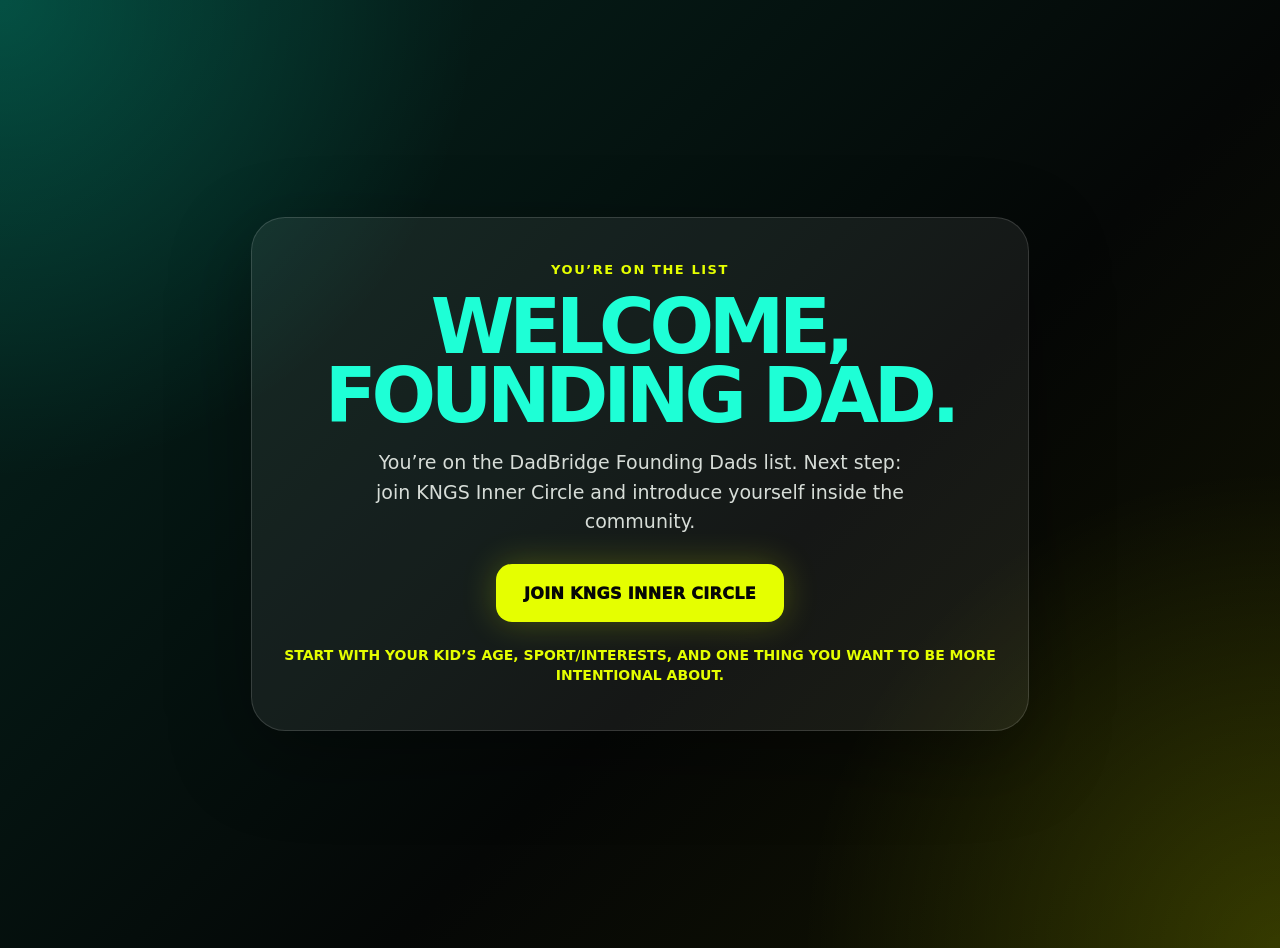
==== public/thank-you.html @ 6eafcab4 "Initial commit" ====
<!doctype html>
<html lang="en">
  <head>
    <meta charset="UTF-8" />
    <meta name="viewport" content="width=device-width, initial-scale=1.0" />
    <title>You're In | DadBridge</title>

    <style>
      body {
        margin: 0;
        min-height: 100vh;
        display: grid;
        place-items: center;
        font-family: Inter, system-ui, -apple-system, BlinkMacSystemFont, "Segoe UI", sans-serif;
        background:
          radial-gradient(circle at top left, rgba(0, 255, 213, 0.2), transparent 30%),
          radial-gradient(circle at bottom right, rgba(229, 255, 0, 0.16), transparent 30%),
          linear-gradient(135deg, #05251f 0%, #050706 60%, #141500 100%);
        color: #f7f7ef;
        padding: 24px;
      }

      .card {
        max-width: 720px;
        width: 100%;
        text-align: center;
        padding: 44px 28px;
        border-radius: 34px;
        border: 1px solid rgba(255, 255, 255, 0.14);
        background: rgba(255, 255, 255, 0.065);
        box-shadow: 0 26px 80px rgba(0, 0, 0, 0.35);
      }

      .eyebrow {
        color: #e5ff00;
        font-size: 13px;
        font-weight: 900;
        letter-spacing: 0.12em;
        text-transform: uppercase;
        margin-bottom: 16px;
      }

      h1 {
        margin: 0 0 18px;
        color: #1effd6;
        font-size: clamp(42px, 7vw, 76px);
        line-height: 0.9;
        letter-spacing: -0.07em;
        text-transform: uppercase;
      }

      p {
        color: #d7ddd8;
        font-size: 19px;
        line-height: 1.55;
        margin: 0 auto 28px;
        max-width: 560px;
      }

      a {
        display: inline-flex;
        align-items: center;
        justify-content: center;
        min-height: 58px;
        padding: 0 28px;
        border-radius: 16px;
        background: #e5ff00;
        color: #050706;
        font-weight: 950;
        text-transform: uppercase;
        letter-spacing: 0.02em;
        text-decoration: none;
        box-shadow: 0 0 34px rgba(229, 255, 0, 0.24);
      }

      .small {
        margin-top: 24px;
        color: #e5ff00;
        font-size: 14px;
        font-weight: 900;
        text-transform: uppercase;
        line-height: 1.4;
      }
    </style>
  </head>

  <body>
    <main class="card">
      <div class="eyebrow">You’re on the list</div>

      <h1>Welcome, Founding Dad.</h1>

      <p>
        You’re on the DadBridge Founding Dads list. Next step: join KNGS Inner
        Circle and introduce yourself inside the community.
      </p>

      <a href="https://www.skool.com/kngs-inner-circle-3229" target="_blank" rel="noreferrer">
        Join KNGS Inner Circle
      </a>

      <div class="small">
        Start with your kid’s age, sport/interests, and one thing you want to be more intentional about.
      </div>
    </main>
  </body>
</html>
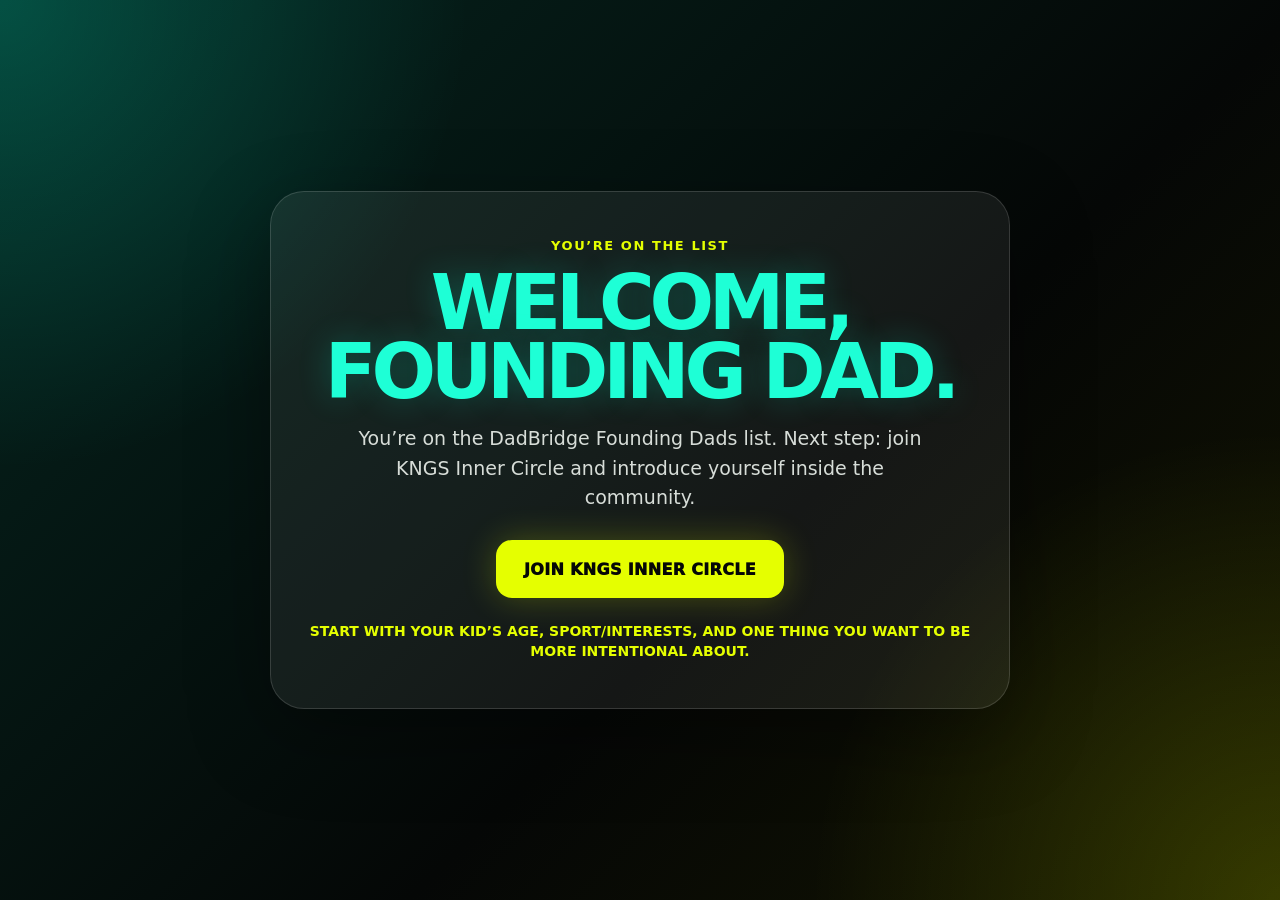
==== commit 784c1fa2: "Update thank-you.html" ====
--- a/public/thank-you.html
+++ b/public/thank-you.html
@@ -6,6 +6,10 @@
     <title>You're In | DadBridge</title>
 
     <style>
+      * {
+        box-sizing: border-box;
+      }
+
       body {
         margin: 0;
         min-height: 100vh;
@@ -21,10 +25,10 @@
       }
 
       .card {
-        max-width: 720px;
+        max-width: 740px;
         width: 100%;
         text-align: center;
-        padding: 44px 28px;
+        padding: 46px 30px;
         border-radius: 34px;
         border: 1px solid rgba(255, 255, 255, 0.14);
         background: rgba(255, 255, 255, 0.065);
@@ -43,10 +47,11 @@
       h1 {
         margin: 0 0 18px;
         color: #1effd6;
-        font-size: clamp(42px, 7vw, 76px);
+        font-size: clamp(44px, 7vw, 76px);
         line-height: 0.9;
         letter-spacing: -0.07em;
         text-transform: uppercase;
+        text-shadow: 0 0 32px rgba(0, 255, 213, 0.24);
       }
 
       p {
@@ -54,7 +59,7 @@
         font-size: 19px;
         line-height: 1.55;
         margin: 0 auto 28px;
-        max-width: 560px;
+        max-width: 580px;
       }
 
       a {
@@ -73,6 +78,10 @@
         box-shadow: 0 0 34px rgba(229, 255, 0, 0.24);
       }
 
+      a:hover {
+        transform: translateY(-2px);
+      }
+
       .small {
         margin-top: 24px;
         color: #e5ff00;
@@ -80,6 +89,16 @@
         font-weight: 900;
         text-transform: uppercase;
         line-height: 1.4;
+      }
+
+      @media (max-width: 560px) {
+        .card {
+          padding: 34px 22px;
+        }
+
+        a {
+          width: 100%;
+        }
       }
     </style>
   </head>
@@ -95,13 +114,18 @@
         Circle and introduce yourself inside the community.
       </p>
 
-      <a href="https://www.skool.com/kngs-inner-circle-3229" target="_blank" rel="noreferrer">
+      <a
+        href="https://www.skool.com/kngs-inner-circle-3229"
+        target="_blank"
+        rel="noreferrer"
+      >
         Join KNGS Inner Circle
       </a>
 
       <div class="small">
-        Start with your kid’s age, sport/interests, and one thing you want to be more intentional about.
+        Start with your kid’s age, sport/interests, and one thing you want to be
+        more intentional about.
       </div>
     </main>
   </body>
-</html>+</html>
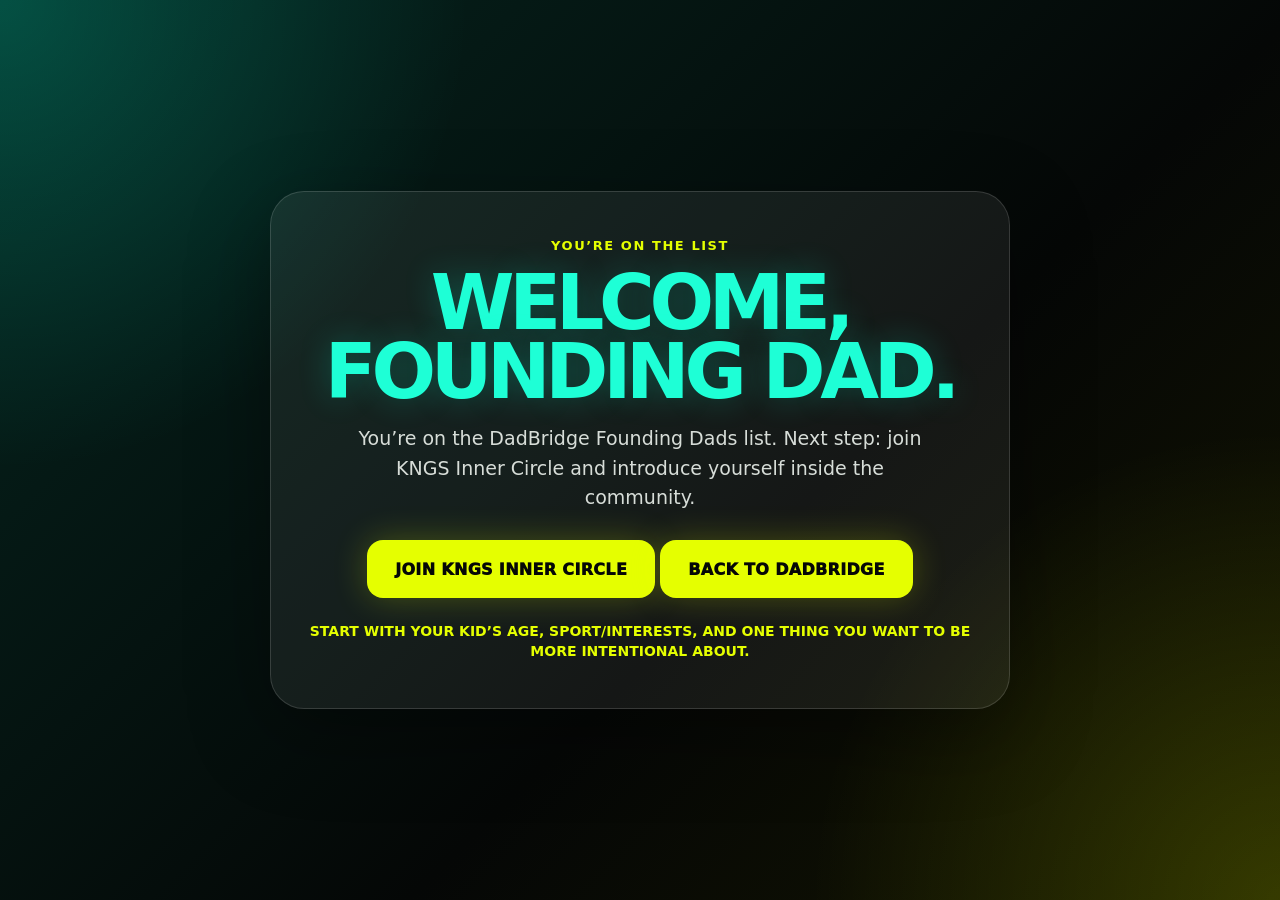
==== commit 67926f1d: "Update thank-you.html" ====
--- a/public/thank-you.html
+++ b/public/thank-you.html
@@ -122,6 +122,9 @@
         Join KNGS Inner Circle
       </a>
 
+      <a class="secondary-link" href="https://dadbridge.netlify.app">
+  Back to DadBridge
+</a>
       <div class="small">
         Start with your kid’s age, sport/interests, and one thing you want to be
         more intentional about.
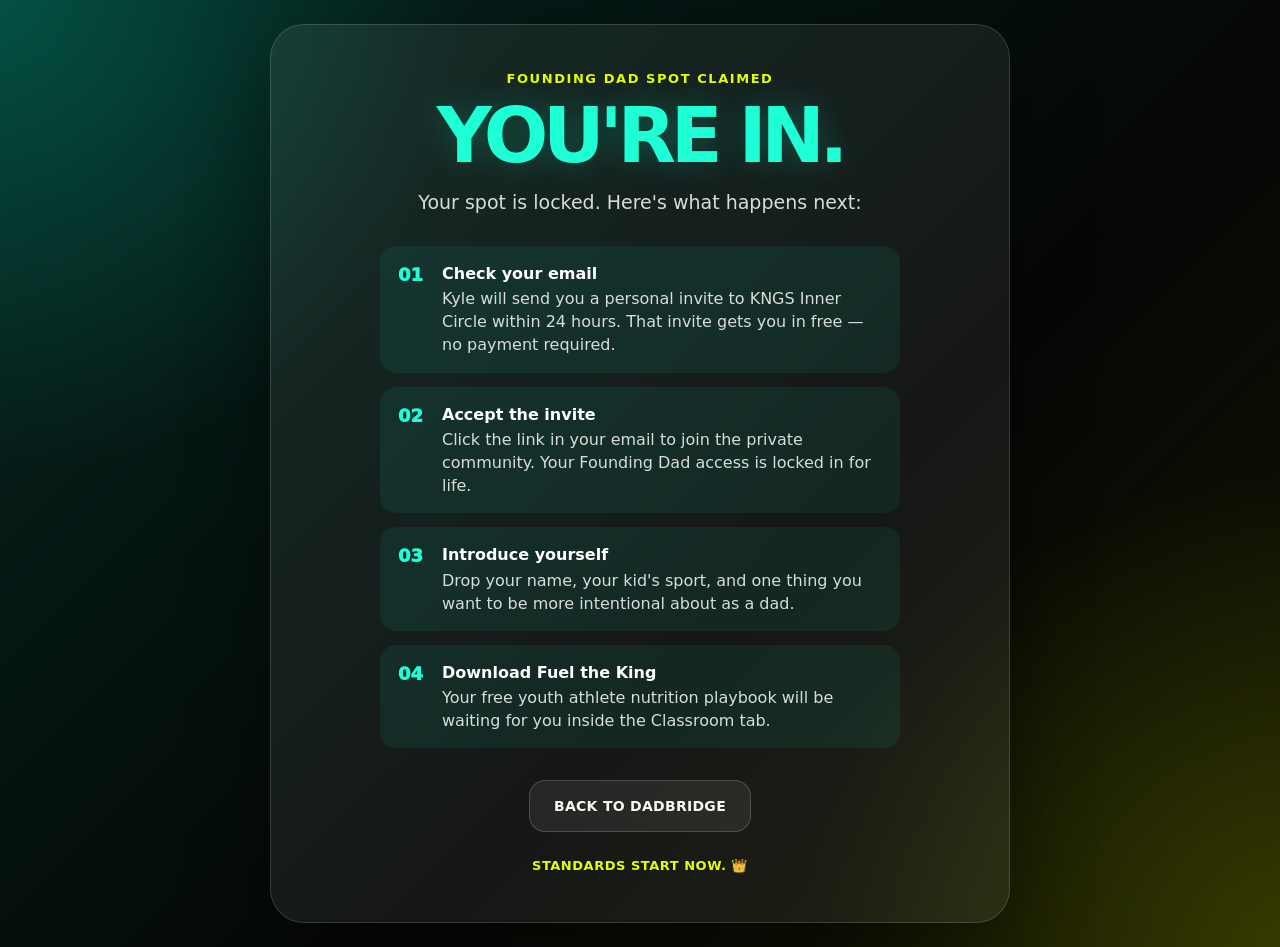
==== commit 8111e714: "Revise thank-you page content and styling Updated the thank-you page to reflect new steps and inform" ====
--- a/public/thank-you.html
+++ b/public/thank-you.html
@@ -4,12 +4,10 @@
     <meta charset="UTF-8" />
     <meta name="viewport" content="width=device-width, initial-scale=1.0" />
     <title>You're In | DadBridge</title>
-
     <style>
       * {
         box-sizing: border-box;
       }
-
       body {
         margin: 0;
         min-height: 100vh;
@@ -23,7 +21,6 @@
         color: #f7f7ef;
         padding: 24px;
       }
-
       .card {
         max-width: 740px;
         width: 100%;
@@ -34,7 +31,6 @@
         background: rgba(255, 255, 255, 0.065);
         box-shadow: 0 26px 80px rgba(0, 0, 0, 0.35);
       }
-
       .eyebrow {
         color: #e5ff00;
         font-size: 13px;
@@ -43,7 +39,6 @@
         text-transform: uppercase;
         margin-bottom: 16px;
       }
-
       h1 {
         margin: 0 0 18px;
         color: #1effd6;
@@ -53,7 +48,6 @@
         text-transform: uppercase;
         text-shadow: 0 0 32px rgba(0, 255, 213, 0.24);
       }
-
       p {
         color: #d7ddd8;
         font-size: 19px;
@@ -61,73 +55,123 @@
         margin: 0 auto 28px;
         max-width: 580px;
       }
-
-      a {
+      .steps {
+        display: grid;
+        gap: 14px;
+        margin: 0 auto 32px;
+        max-width: 520px;
+        text-align: left;
+      }
+      .step {
+        display: flex;
+        gap: 16px;
+        align-items: flex-start;
+        background: rgba(0, 255, 213, 0.07);
+        border-radius: 16px;
+        padding: 16px 18px;
+      }
+      .step-num {
+        color: #1effd6;
+        font-size: 18px;
+        font-weight: 950;
+        min-width: 28px;
+        padding-top: 2px;
+      }
+      .step-text {
+        color: #d7ddd8;
+        font-size: 16px;
+        line-height: 1.45;
+        margin: 0;
+      }
+      .step-text strong {
+        color: #fff;
+        display: block;
+        margin-bottom: 2px;
+      }
+      .back-link {
         display: inline-flex;
         align-items: center;
         justify-content: center;
-        min-height: 58px;
-        padding: 0 28px;
+        min-height: 52px;
+        padding: 0 24px;
         border-radius: 16px;
-        background: #e5ff00;
-        color: #050706;
-        font-weight: 950;
+        border: 1px solid rgba(255, 255, 255, 0.18);
+        background: rgba(255, 255, 255, 0.07);
+        color: #f7f7ef;
+        font-weight: 900;
         text-transform: uppercase;
         letter-spacing: 0.02em;
         text-decoration: none;
-        box-shadow: 0 0 34px rgba(229, 255, 0, 0.24);
+        font-size: 14px;
+        transition: 0.2s ease;
       }
-
-      a:hover {
+      .back-link:hover {
         transform: translateY(-2px);
       }
-
       .small {
         margin-top: 24px;
         color: #e5ff00;
-        font-size: 14px;
+        font-size: 13px;
         font-weight: 900;
         text-transform: uppercase;
-        line-height: 1.4;
+        letter-spacing: 0.04em;
+        line-height: 1.5;
       }
-
       @media (max-width: 560px) {
         .card {
           padding: 34px 22px;
         }
-
-        a {
+        .back-link {
           width: 100%;
         }
       }
     </style>
   </head>
-
   <body>
     <main class="card">
-      <div class="eyebrow">You’re on the list</div>
-
-      <h1>Welcome, Founding Dad.</h1>
-
+      <div class="eyebrow">Founding Dad Spot Claimed</div>
+      <h1>You're In.</h1>
       <p>
-        You’re on the DadBridge Founding Dads list. Next step: join KNGS Inner
-        Circle and introduce yourself inside the community.
+        Your spot is locked. Here's what happens next:
       </p>
 
-      <a
-        href="https://www.skool.com/kngs-inner-circle-3229"
-        target="_blank"
-        rel="noreferrer"
-      >
-        Join KNGS Inner Circle
+      <div class="steps">
+        <div class="step">
+          <div class="step-num">01</div>
+          <p class="step-text">
+            <strong>Check your email</strong>
+            Kyle will send you a personal invite to KNGS Inner Circle within 24 hours. That invite gets you in free — no payment required.
+          </p>
+        </div>
+        <div class="step">
+          <div class="step-num">02</div>
+          <p class="step-text">
+            <strong>Accept the invite</strong>
+            Click the link in your email to join the private community. Your Founding Dad access is locked in for life.
+          </p>
+        </div>
+        <div class="step">
+          <div class="step-num">03</div>
+          <p class="step-text">
+            <strong>Introduce yourself</strong>
+            Drop your name, your kid's sport, and one thing you want to be more intentional about as a dad.
+          </p>
+        </div>
+        <div class="step">
+          <div class="step-num">04</div>
+          <p class="step-text">
+            <strong>Download Fuel the King</strong>
+            Your free youth athlete nutrition playbook will be waiting for you inside the Classroom tab.
+          </p>
+        </div>
+      </div>
+
+      <a class="back-link" href="https://dadbridge.netlify.app">
+        Back to DadBridge
       </a>
 
-      <a class="secondary-link" href="https://dadbridge.netlify.app">
-  Back to DadBridge
-</a>
       <div class="small">
-        Start with your kid’s age, sport/interests, and one thing you want to be
-        more intentional about.
+        Standards start now. 👑
       </div>
     </main>
   </body>
